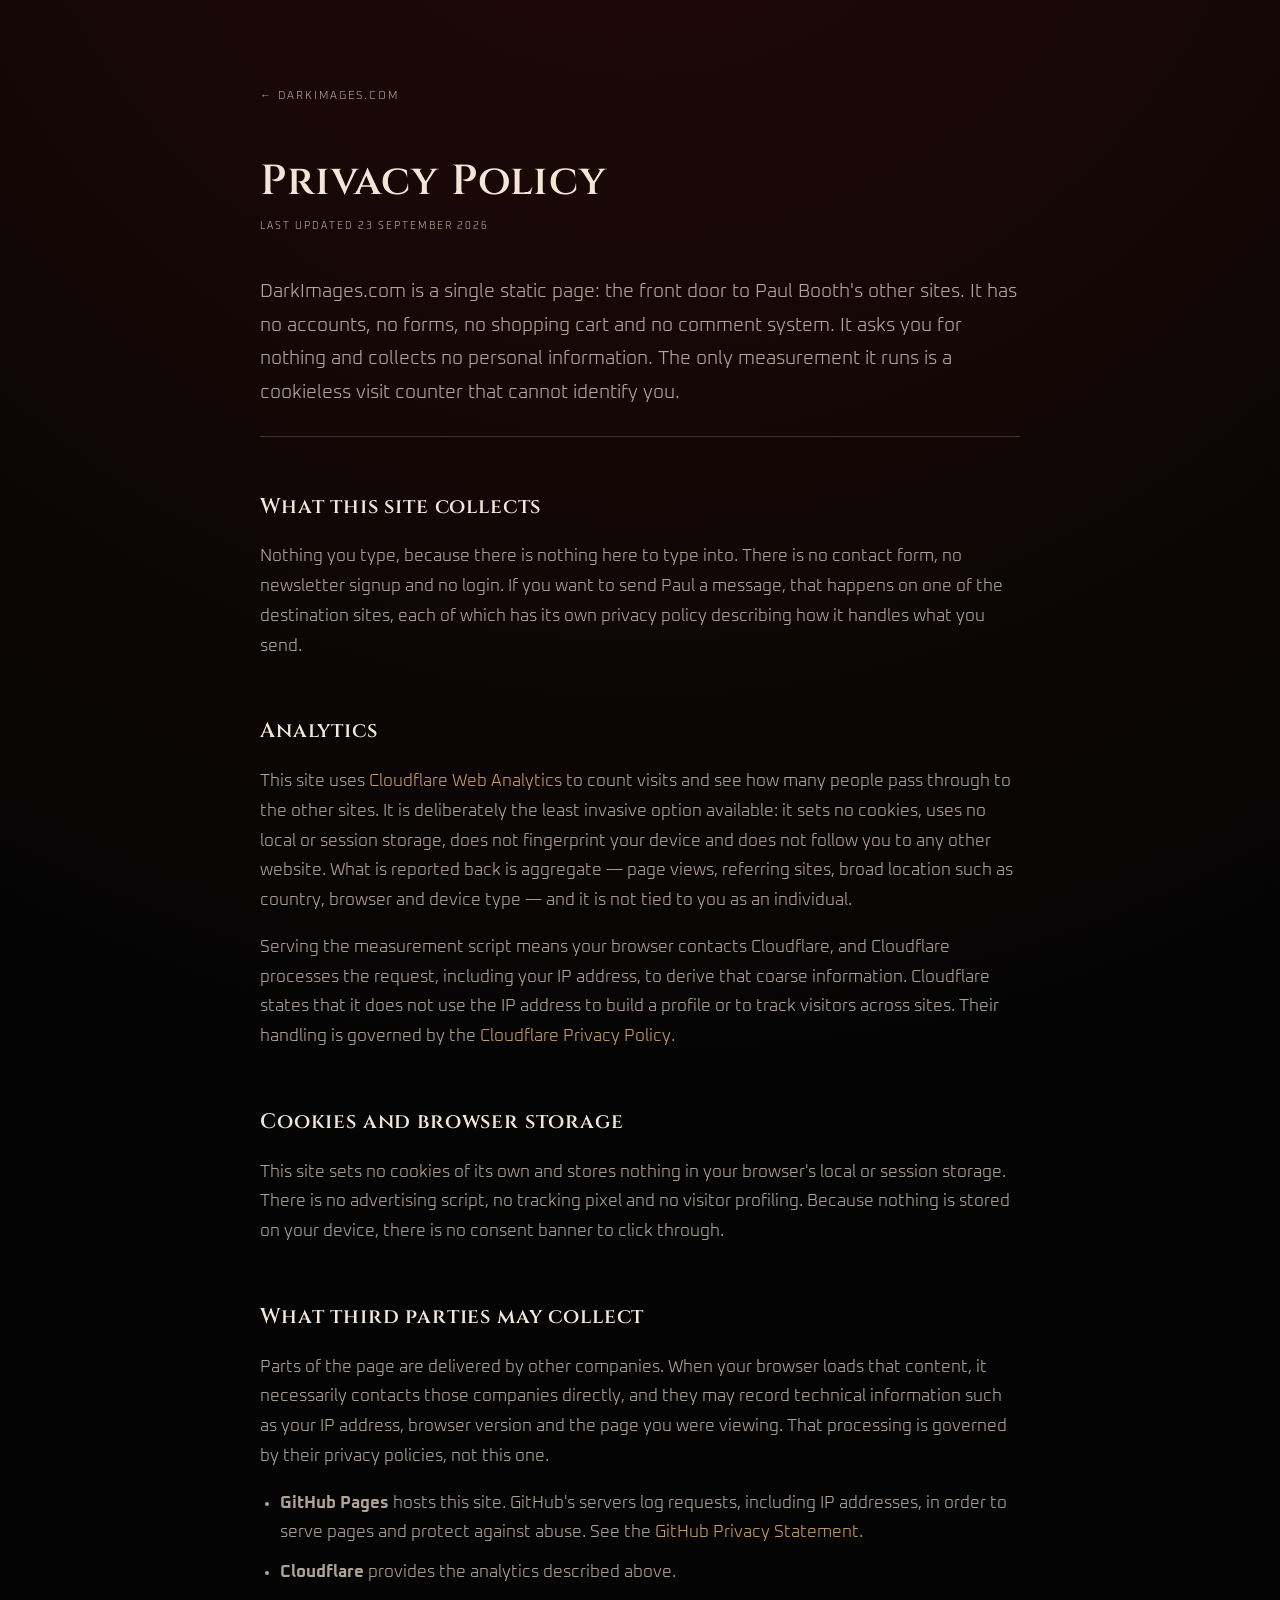
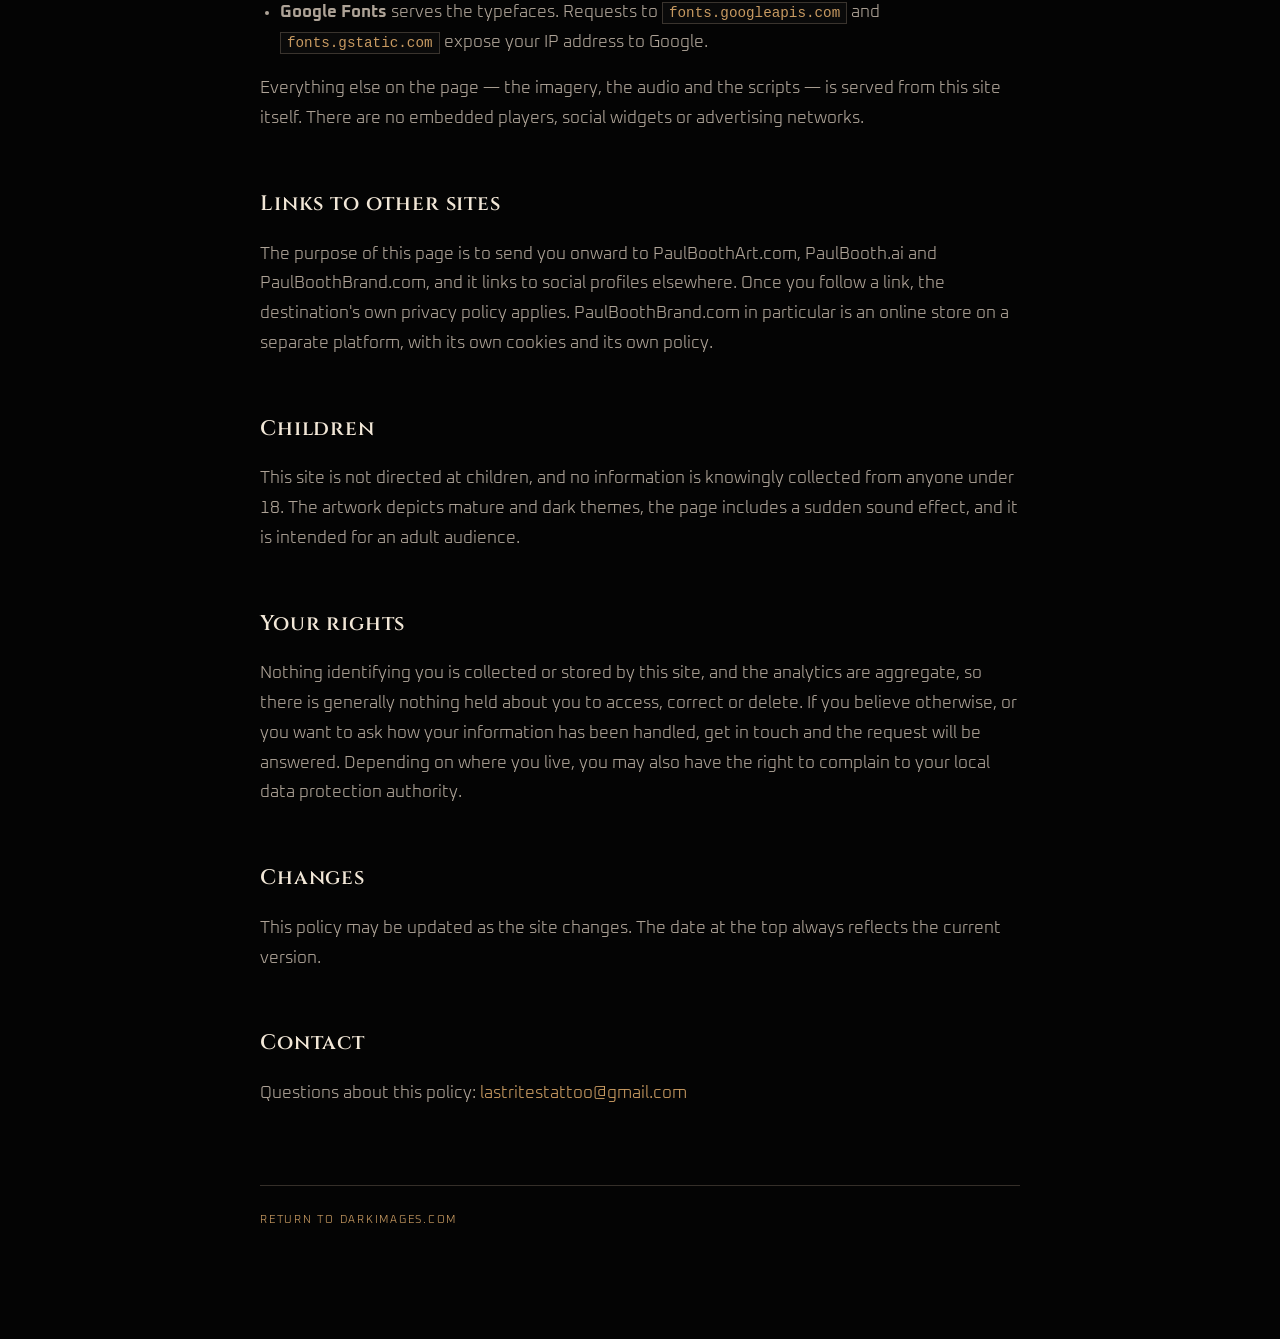
==== privacy/index.html @ 3b0e5485 "Add privacy policy and a legal footer linking to it The site had no privacy policy. It collects noth" ====
<!doctype html>
<html lang="en">
<head>
  <meta charset="UTF-8" />
  <meta name="viewport" content="width=device-width, initial-scale=1.0" />
  <title>Privacy Policy &mdash; DarkImages.com</title>
  <meta name="description" content="How DarkImages.com handles visitor data. The site has no forms, sets no cookies, and uses only cookieless, aggregate analytics." />
  <link rel="canonical" href="https://darkimages.com/privacy/" />
  <meta name="robots" content="index, follow" />
  <meta name="theme-color" content="#050505" />
  <link rel="icon" type="image/png" href="/assets/darkimages-icon-512.png?v=20260809" />
  <link rel="apple-touch-icon" sizes="180x180" href="/assets/apple-touch-icon.png?v=20260809" />

  <link rel="preconnect" href="https://fonts.googleapis.com">
  <link rel="preconnect" href="https://fonts.gstatic.com" crossorigin>
  <link href="https://fonts.googleapis.com/css2?family=Cinzel:wght@500;600;700&family=Oxanium:wght@300;400;500&display=swap" rel="stylesheet">
  <link rel="stylesheet" href="/legal.css?v=20260923" />
</head>
<body>
  <main class="legal">
    <a class="legal-back" href="/">&larr; DarkImages.com</a>

    <h1>Privacy Policy</h1>
    <p class="legal-updated">Last updated 23 September 2026</p>

    <p class="legal-lede">
      DarkImages.com is a single static page: the front door to Paul Booth's
      other sites. It has no accounts, no forms, no shopping cart and no comment
      system. It asks you for nothing and collects no personal information. The
      only measurement it runs is a cookieless visit counter that cannot identify
      you.
    </p>

    <h2>What this site collects</h2>
    <p>
      Nothing you type, because there is nothing here to type into. There is no
      contact form, no newsletter signup and no login. If you want to send Paul a
      message, that happens on one of the destination sites, each of which has
      its own privacy policy describing how it handles what you send.
    </p>

    <h2>Analytics</h2>
    <p>
      This site uses
      <a href="https://www.cloudflare.com/web-analytics/" target="_blank" rel="noopener noreferrer">Cloudflare Web Analytics</a>
      to count visits and see how many people pass through to the other sites. It
      is deliberately the least invasive option available: it sets no cookies,
      uses no local or session storage, does not fingerprint your device and does
      not follow you to any other website. What is reported back is aggregate
      &mdash; page views, referring sites, broad location such as country,
      browser and device type &mdash; and it is not tied to you as an individual.
    </p>
    <p>
      Serving the measurement script means your browser contacts Cloudflare, and
      Cloudflare processes the request, including your IP address, to derive that
      coarse information. Cloudflare states that it does not use the IP address
      to build a profile or to track visitors across sites. Their handling is
      governed by the
      <a href="https://www.cloudflare.com/privacypolicy/" target="_blank" rel="noopener noreferrer">Cloudflare Privacy Policy</a>.
    </p>

    <h2>Cookies and browser storage</h2>
    <p>
      This site sets no cookies of its own and stores nothing in your browser's
      local or session storage. There is no advertising script, no tracking pixel
      and no visitor profiling. Because nothing is stored on your device, there
      is no consent banner to click through.
    </p>

    <h2>What third parties may collect</h2>
    <p>
      Parts of the page are delivered by other companies. When your browser loads
      that content, it necessarily contacts those companies directly, and they
      may record technical information such as your IP address, browser version
      and the page you were viewing. That processing is governed by their privacy
      policies, not this one.
    </p>

    <ul>
      <li>
        <strong>GitHub Pages</strong> hosts this site. GitHub's servers log
        requests, including IP addresses, in order to serve pages and protect
        against abuse. See the
        <a href="https://docs.github.com/site-policy/privacy-policies/github-general-privacy-statement" target="_blank" rel="noopener noreferrer">GitHub Privacy Statement</a>.
      </li>
      <li>
        <strong>Cloudflare</strong> provides the analytics described above.
      </li>
      <li>
        <strong>Google Fonts</strong> serves the typefaces. Requests to
        <code>fonts.googleapis.com</code> and <code>fonts.gstatic.com</code>
        expose your IP address to Google.
      </li>
    </ul>

    <p>
      Everything else on the page &mdash; the imagery, the audio and the scripts
      &mdash; is served from this site itself. There are no embedded players,
      social widgets or advertising networks.
    </p>

    <h2>Links to other sites</h2>
    <p>
      The purpose of this page is to send you onward to PaulBoothArt.com,
      PaulBooth.ai and PaulBoothBrand.com, and it links to social profiles
      elsewhere. Once you follow a link, the destination's own privacy policy
      applies. PaulBoothBrand.com in particular is an online store on a separate
      platform, with its own cookies and its own policy.
    </p>

    <h2>Children</h2>
    <p>
      This site is not directed at children, and no information is knowingly
      collected from anyone under 18. The artwork depicts mature and dark themes,
      the page includes a sudden sound effect, and it is intended for an adult
      audience.
    </p>

    <h2>Your rights</h2>
    <p>
      Nothing identifying you is collected or stored by this site, and the
      analytics are aggregate, so there is generally nothing held about you to
      access, correct or delete. If you believe otherwise, or you want to ask how
      your information has been handled, get in touch and the request will be
      answered. Depending on where you live, you may also have the right to
      complain to your local data protection authority.
    </p>

    <h2>Changes</h2>
    <p>
      This policy may be updated as the site changes. The date at the top always
      reflects the current version.
    </p>

    <h2>Contact</h2>
    <p>
      Questions about this policy:
      <a href="mailto:lastritestattoo@gmail.com?subject=DarkImages.com%20Privacy%20Enquiry">lastritestattoo@gmail.com</a>
    </p>

    <div class="legal-footer">
      <a href="/">Return to DarkImages.com</a>
    </div>
  </main>
</body>
</html>
---- legal.css ----
/* Standalone styling for the Privacy page, rather than reusing styles.css,
   which is 80KB of gateway layout and effects this page has no use for.
   Tokens below mirror the :root variables in styles.css. */

:root {
  --bg: #040404;
  --panel: #0a0a0a;
  --ivory: #f2e7d7;
  --muted: rgba(240, 225, 208, .68);
  --red: #b82519;
  --red-bright: #ff7057;
  --gold: #c89a61;
  --line: rgba(228, 201, 171, .22);
  --font-display: "Cinzel", Georgia, serif;
  --font-body: "Oxanium", Arial, sans-serif;
  --font-tech: "Oxanium", Arial, sans-serif;
}

* { box-sizing: border-box; }

body {
  margin: 0;
  background:
    radial-gradient(circle at 50% -10%, rgba(184, 37, 25, .18), transparent 42%),
    var(--bg);
  color: var(--ivory);
  font-family: var(--font-body);
  font-weight: 300;
  font-size: 17px;
  line-height: 1.75;
  -webkit-font-smoothing: antialiased;
}

a { color: var(--gold); text-decoration: none; }
a:hover, a:focus-visible { color: var(--ivory); text-decoration: underline; }

.legal {
  width: min(760px, calc(100% - 44px));
  margin-inline: auto;
  padding: clamp(38px, 7vw, 80px) 0 clamp(56px, 9vw, 110px);
}

.legal-back {
  display: inline-block;
  margin-bottom: clamp(28px, 5vw, 52px);
  font-size: 11px;
  letter-spacing: .18em;
  text-transform: uppercase;
  color: var(--muted);
}

.legal-back:hover { color: var(--gold); text-decoration: none; }

.legal h1 {
  margin: 0 0 10px;
  font-family: var(--font-display);
  font-weight: 600;
  font-size: clamp(26px, 4.2vw, 42px);
  line-height: 1.2;
  letter-spacing: .02em;
}

.legal-updated {
  margin: 0 0 clamp(26px, 4vw, 40px);
  font-size: 10px;
  letter-spacing: .2em;
  text-transform: uppercase;
  color: var(--muted);
}

.legal-lede {
  padding-bottom: 26px;
  border-bottom: 1px solid var(--line);
  color: #ddd0bd;
  font-size: clamp(17px, 1.5vw, 20px);
}

.legal h2 {
  margin: clamp(34px, 5vw, 52px) 0 12px;
  font-family: var(--font-display);
  font-weight: 600;
  font-size: clamp(16px, 1.9vw, 21px);
  letter-spacing: .04em;
  color: var(--ivory);
}

.legal p, .legal li { color: rgba(240, 225, 208, .72); }
.legal ul { padding-left: 20px; }
.legal li { margin-bottom: 10px; }

.legal code {
  padding: 2px 6px;
  border: 1px solid var(--line);
  background: var(--panel);
  font-size: .84em;
  color: var(--gold);
  word-break: break-word;
}

.legal-footer {
  margin-top: clamp(46px, 7vw, 76px);
  padding-top: 24px;
  border-top: 1px solid var(--line);
  font-size: 11px;
  letter-spacing: .16em;
  text-transform: uppercase;
  color: var(--muted);
}
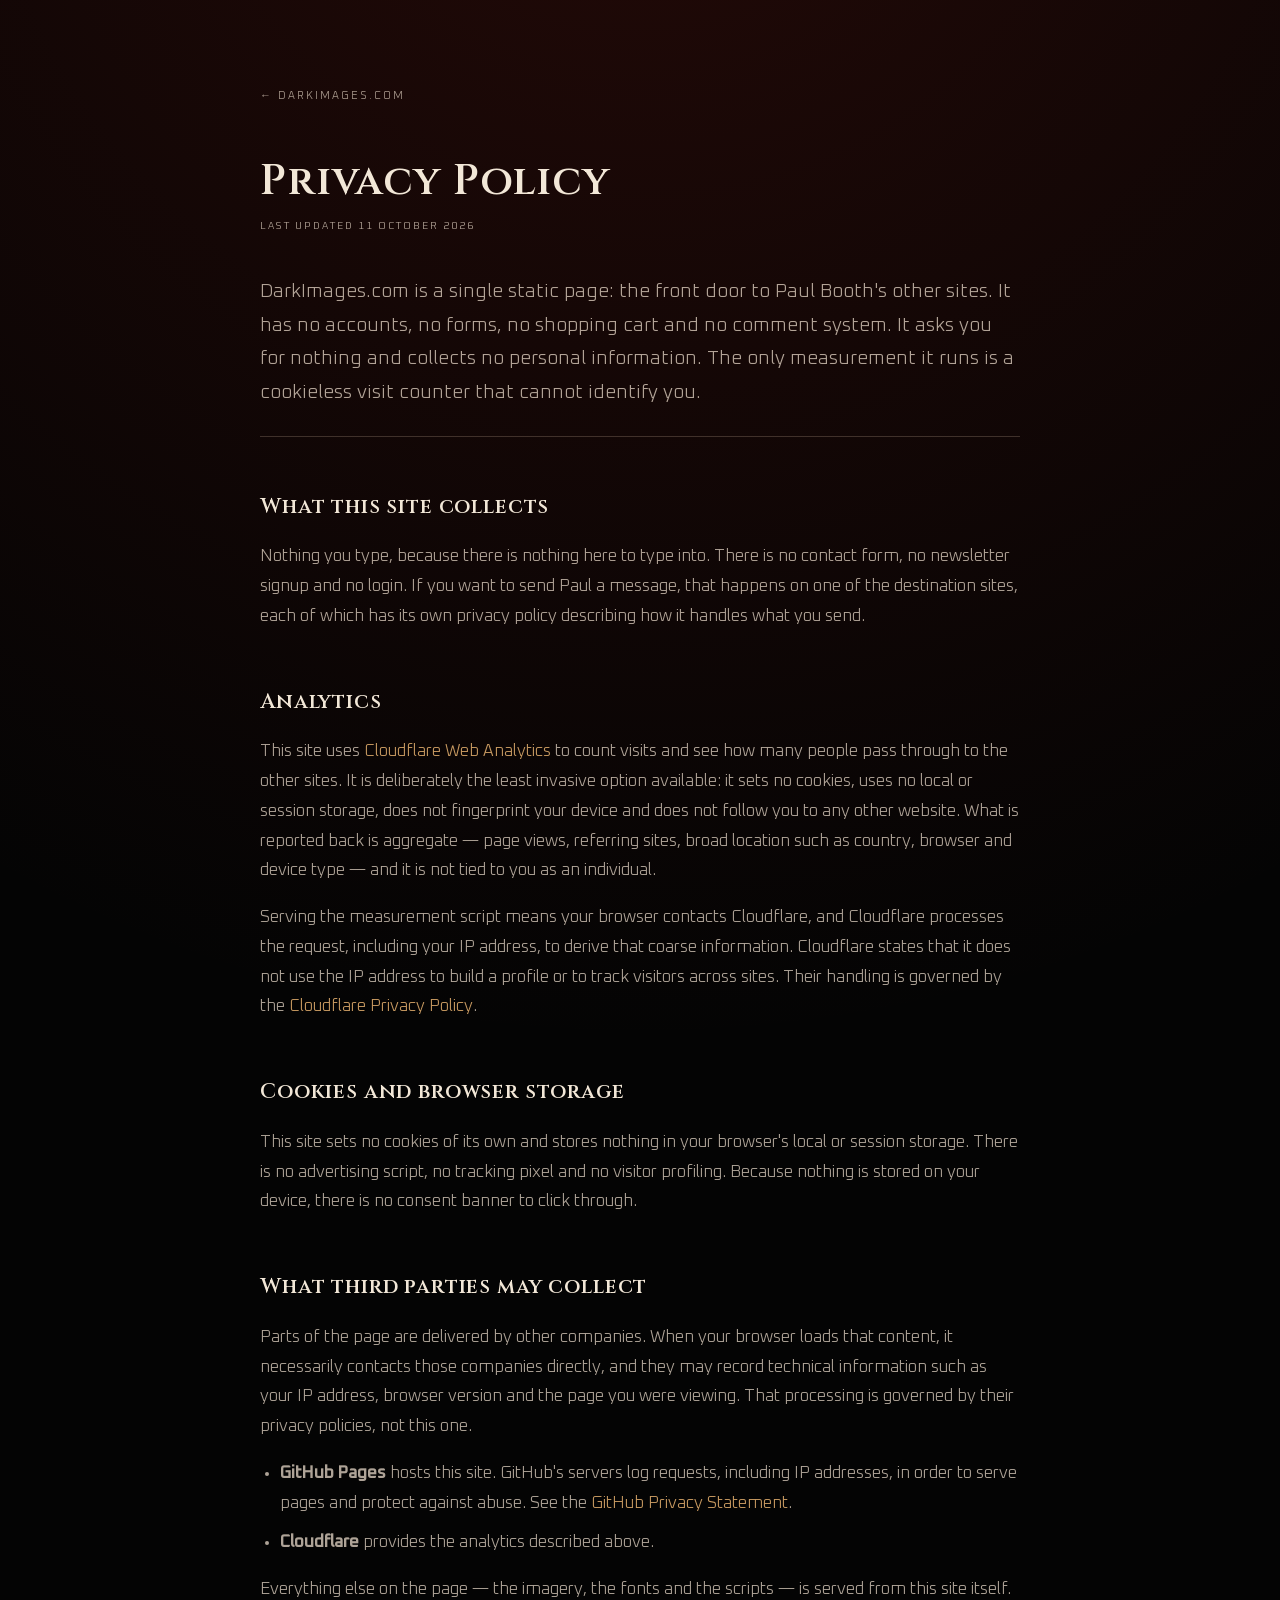
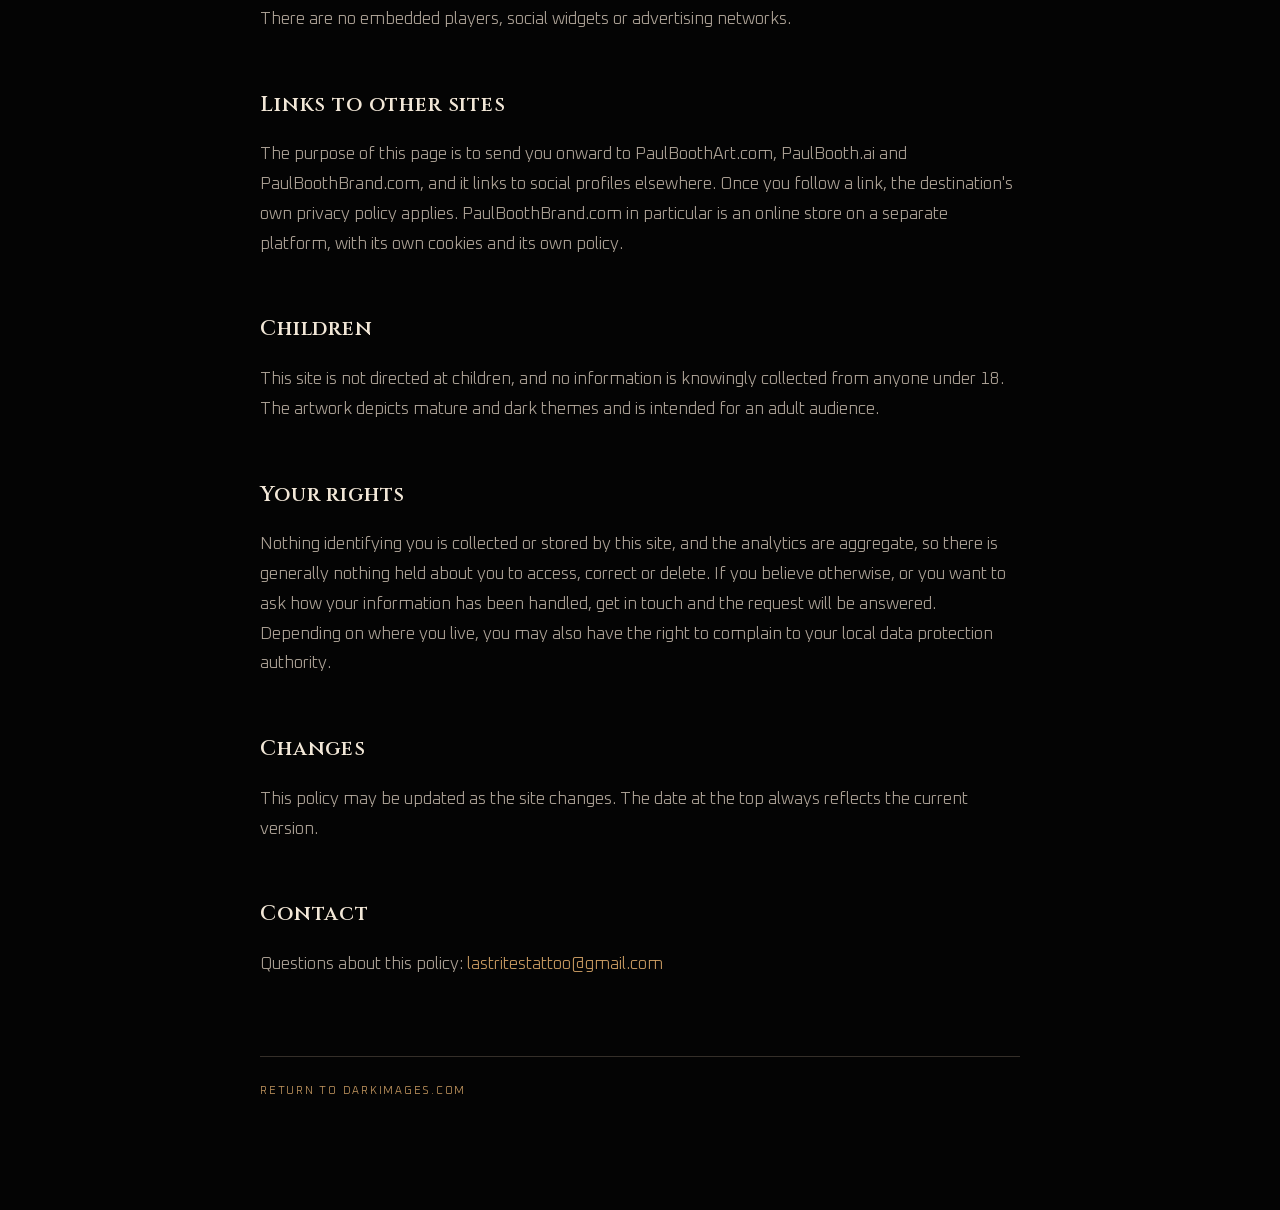
==== commit bf0fb9c8: "Speed up darkimages: right-sized witches, self-hosted fonts, no sound - Serve the witches at 1100/16" ====
--- a/privacy/index.html
+++ b/privacy/index.html
@@ -8,12 +8,10 @@
   <link rel="canonical" href="https://darkimages.com/privacy/" />
   <meta name="robots" content="index, follow" />
   <meta name="theme-color" content="#050505" />
-  <link rel="icon" type="image/png" href="/assets/darkimages-icon-512.png?v=20260809" />
+  <link rel="icon" type="image/png" href="/assets/darkimages-icon-32.png?v=20261011" />
   <link rel="apple-touch-icon" sizes="180x180" href="/assets/apple-touch-icon.png?v=20260809" />
 
-  <link rel="preconnect" href="https://fonts.googleapis.com">
-  <link rel="preconnect" href="https://fonts.gstatic.com" crossorigin>
-  <link href="https://fonts.googleapis.com/css2?family=Cinzel:wght@500;600;700&family=Oxanium:wght@300;400;500&display=swap" rel="stylesheet">
+  <link rel="stylesheet" href="/fonts.css?v=20261011" />
   <link rel="stylesheet" href="/legal.css?v=20260923" />
 </head>
 <body>
@@ -21,7 +19,7 @@
     <a class="legal-back" href="/">&larr; DarkImages.com</a>
 
     <h1>Privacy Policy</h1>
-    <p class="legal-updated">Last updated 23 September 2026</p>
+    <p class="legal-updated">Last updated 11 October 2026</p>
 
     <p class="legal-lede">
       DarkImages.com is a single static page: the front door to Paul Booth's
@@ -86,15 +84,10 @@
       <li>
         <strong>Cloudflare</strong> provides the analytics described above.
       </li>
-      <li>
-        <strong>Google Fonts</strong> serves the typefaces. Requests to
-        <code>fonts.googleapis.com</code> and <code>fonts.gstatic.com</code>
-        expose your IP address to Google.
-      </li>
     </ul>
 
     <p>
-      Everything else on the page &mdash; the imagery, the audio and the scripts
+      Everything else on the page &mdash; the imagery, the fonts and the scripts
       &mdash; is served from this site itself. There are no embedded players,
       social widgets or advertising networks.
     </p>
@@ -111,9 +104,8 @@
     <h2>Children</h2>
     <p>
       This site is not directed at children, and no information is knowingly
-      collected from anyone under 18. The artwork depicts mature and dark themes,
-      the page includes a sudden sound effect, and it is intended for an adult
-      audience.
+      collected from anyone under 18. The artwork depicts mature and dark themes
+      and is intended for an adult audience.
     </p>
 
     <h2>Your rights</h2>
@@ -142,5 +134,9 @@
       <a href="/">Return to DarkImages.com</a>
     </div>
   </main>
+
+  <!-- Cloudflare Web Analytics -->
+  <script type="module" src="https://static.cloudflareinsights.com/beacon.min.js" data-cf-beacon='{"token": "63b26f92c9b5404fa06e555ee1a7e6bc"}'></script>
+  <!-- End Cloudflare Web Analytics -->
 </body>
 </html>
--- a/fonts.css
+++ b/fonts.css
@@ -0,0 +1,129 @@
+/* Self-hosted Google Fonts (Cinzel, Michroma, Oxanium; SIL Open Font License,
+   see assets/fonts/OFL-*.txt). Generated from the Google Fonts CSS so the
+   page doesn't wait on a second server before rendering text. */
+/* latin-ext */
+@font-face {
+  font-family: 'Cinzel';
+  font-style: normal;
+  font-weight: 500;
+  font-display: swap;
+  src: url(assets/fonts/cinzel-latin-ext.woff2) format('woff2');
+  unicode-range: U+0100-02BA, U+02BD-02C5, U+02C7-02CC, U+02CE-02D7, U+02DD-02FF, U+0304, U+0308, U+0329, U+1D00-1DBF, U+1E00-1E9F, U+1EF2-1EFF, U+2020, U+20A0-20AB, U+20AD-20C4, U+2113, U+2C60-2C7F, U+A720-A7FF;
+}
+/* latin */
+@font-face {
+  font-family: 'Cinzel';
+  font-style: normal;
+  font-weight: 500;
+  font-display: swap;
+  src: url(assets/fonts/cinzel-latin.woff2) format('woff2');
+  unicode-range: U+0000-00FF, U+0131, U+0152-0153, U+02BB-02BC, U+02C6, U+02DA, U+02DC, U+0304, U+0308, U+0329, U+2000-206F, U+20AC, U+2122, U+2191, U+2193, U+2212, U+2215, U+FEFF, U+FFFD;
+}
+/* latin-ext */
+@font-face {
+  font-family: 'Cinzel';
+  font-style: normal;
+  font-weight: 600;
+  font-display: swap;
+  src: url(assets/fonts/cinzel-latin-ext.woff2) format('woff2');
+  unicode-range: U+0100-02BA, U+02BD-02C5, U+02C7-02CC, U+02CE-02D7, U+02DD-02FF, U+0304, U+0308, U+0329, U+1D00-1DBF, U+1E00-1E9F, U+1EF2-1EFF, U+2020, U+20A0-20AB, U+20AD-20C4, U+2113, U+2C60-2C7F, U+A720-A7FF;
+}
+/* latin */
+@font-face {
+  font-family: 'Cinzel';
+  font-style: normal;
+  font-weight: 600;
+  font-display: swap;
+  src: url(assets/fonts/cinzel-latin.woff2) format('woff2');
+  unicode-range: U+0000-00FF, U+0131, U+0152-0153, U+02BB-02BC, U+02C6, U+02DA, U+02DC, U+0304, U+0308, U+0329, U+2000-206F, U+20AC, U+2122, U+2191, U+2193, U+2212, U+2215, U+FEFF, U+FFFD;
+}
+/* latin-ext */
+@font-face {
+  font-family: 'Cinzel';
+  font-style: normal;
+  font-weight: 700;
+  font-display: swap;
+  src: url(assets/fonts/cinzel-latin-ext.woff2) format('woff2');
+  unicode-range: U+0100-02BA, U+02BD-02C5, U+02C7-02CC, U+02CE-02D7, U+02DD-02FF, U+0304, U+0308, U+0329, U+1D00-1DBF, U+1E00-1E9F, U+1EF2-1EFF, U+2020, U+20A0-20AB, U+20AD-20C4, U+2113, U+2C60-2C7F, U+A720-A7FF;
+}
+/* latin */
+@font-face {
+  font-family: 'Cinzel';
+  font-style: normal;
+  font-weight: 700;
+  font-display: swap;
+  src: url(assets/fonts/cinzel-latin.woff2) format('woff2');
+  unicode-range: U+0000-00FF, U+0131, U+0152-0153, U+02BB-02BC, U+02C6, U+02DA, U+02DC, U+0304, U+0308, U+0329, U+2000-206F, U+20AC, U+2122, U+2191, U+2193, U+2212, U+2215, U+FEFF, U+FFFD;
+}
+/* latin-ext */
+@font-face {
+  font-family: 'Michroma';
+  font-style: normal;
+  font-weight: 400;
+  font-display: swap;
+  src: url(assets/fonts/michroma-latin-ext.woff2) format('woff2');
+  unicode-range: U+0100-02BA, U+02BD-02C5, U+02C7-02CC, U+02CE-02D7, U+02DD-02FF, U+0304, U+0308, U+0329, U+1D00-1DBF, U+1E00-1E9F, U+1EF2-1EFF, U+2020, U+20A0-20AB, U+20AD-20C4, U+2113, U+2C60-2C7F, U+A720-A7FF;
+}
+/* latin */
+@font-face {
+  font-family: 'Michroma';
+  font-style: normal;
+  font-weight: 400;
+  font-display: swap;
+  src: url(assets/fonts/michroma-latin.woff2) format('woff2');
+  unicode-range: U+0000-00FF, U+0131, U+0152-0153, U+02BB-02BC, U+02C6, U+02DA, U+02DC, U+0304, U+0308, U+0329, U+2000-206F, U+20AC, U+2122, U+2191, U+2193, U+2212, U+2215, U+FEFF, U+FFFD;
+}
+/* latin-ext */
+@font-face {
+  font-family: 'Oxanium';
+  font-style: normal;
+  font-weight: 300;
+  font-display: swap;
+  src: url(assets/fonts/oxanium-latin-ext.woff2) format('woff2');
+  unicode-range: U+0100-02BA, U+02BD-02C5, U+02C7-02CC, U+02CE-02D7, U+02DD-02FF, U+0304, U+0308, U+0329, U+1D00-1DBF, U+1E00-1E9F, U+1EF2-1EFF, U+2020, U+20A0-20AB, U+20AD-20C4, U+2113, U+2C60-2C7F, U+A720-A7FF;
+}
+/* latin */
+@font-face {
+  font-family: 'Oxanium';
+  font-style: normal;
+  font-weight: 300;
+  font-display: swap;
+  src: url(assets/fonts/oxanium-latin.woff2) format('woff2');
+  unicode-range: U+0000-00FF, U+0131, U+0152-0153, U+02BB-02BC, U+02C6, U+02DA, U+02DC, U+0304, U+0308, U+0329, U+2000-206F, U+20AC, U+2122, U+2191, U+2193, U+2212, U+2215, U+FEFF, U+FFFD;
+}
+/* latin-ext */
+@font-face {
+  font-family: 'Oxanium';
+  font-style: normal;
+  font-weight: 400;
+  font-display: swap;
+  src: url(assets/fonts/oxanium-latin-ext.woff2) format('woff2');
+  unicode-range: U+0100-02BA, U+02BD-02C5, U+02C7-02CC, U+02CE-02D7, U+02DD-02FF, U+0304, U+0308, U+0329, U+1D00-1DBF, U+1E00-1E9F, U+1EF2-1EFF, U+2020, U+20A0-20AB, U+20AD-20C4, U+2113, U+2C60-2C7F, U+A720-A7FF;
+}
+/* latin */
+@font-face {
+  font-family: 'Oxanium';
+  font-style: normal;
+  font-weight: 400;
+  font-display: swap;
+  src: url(assets/fonts/oxanium-latin.woff2) format('woff2');
+  unicode-range: U+0000-00FF, U+0131, U+0152-0153, U+02BB-02BC, U+02C6, U+02DA, U+02DC, U+0304, U+0308, U+0329, U+2000-206F, U+20AC, U+2122, U+2191, U+2193, U+2212, U+2215, U+FEFF, U+FFFD;
+}
+/* latin-ext */
+@font-face {
+  font-family: 'Oxanium';
+  font-style: normal;
+  font-weight: 500;
+  font-display: swap;
+  src: url(assets/fonts/oxanium-latin-ext.woff2) format('woff2');
+  unicode-range: U+0100-02BA, U+02BD-02C5, U+02C7-02CC, U+02CE-02D7, U+02DD-02FF, U+0304, U+0308, U+0329, U+1D00-1DBF, U+1E00-1E9F, U+1EF2-1EFF, U+2020, U+20A0-20AB, U+20AD-20C4, U+2113, U+2C60-2C7F, U+A720-A7FF;
+}
+/* latin */
+@font-face {
+  font-family: 'Oxanium';
+  font-style: normal;
+  font-weight: 500;
+  font-display: swap;
+  src: url(assets/fonts/oxanium-latin.woff2) format('woff2');
+  unicode-range: U+0000-00FF, U+0131, U+0152-0153, U+02BB-02BC, U+02C6, U+02DA, U+02DC, U+0304, U+0308, U+0329, U+2000-206F, U+20AC, U+2122, U+2191, U+2193, U+2212, U+2215, U+FEFF, U+FFFD;
+}
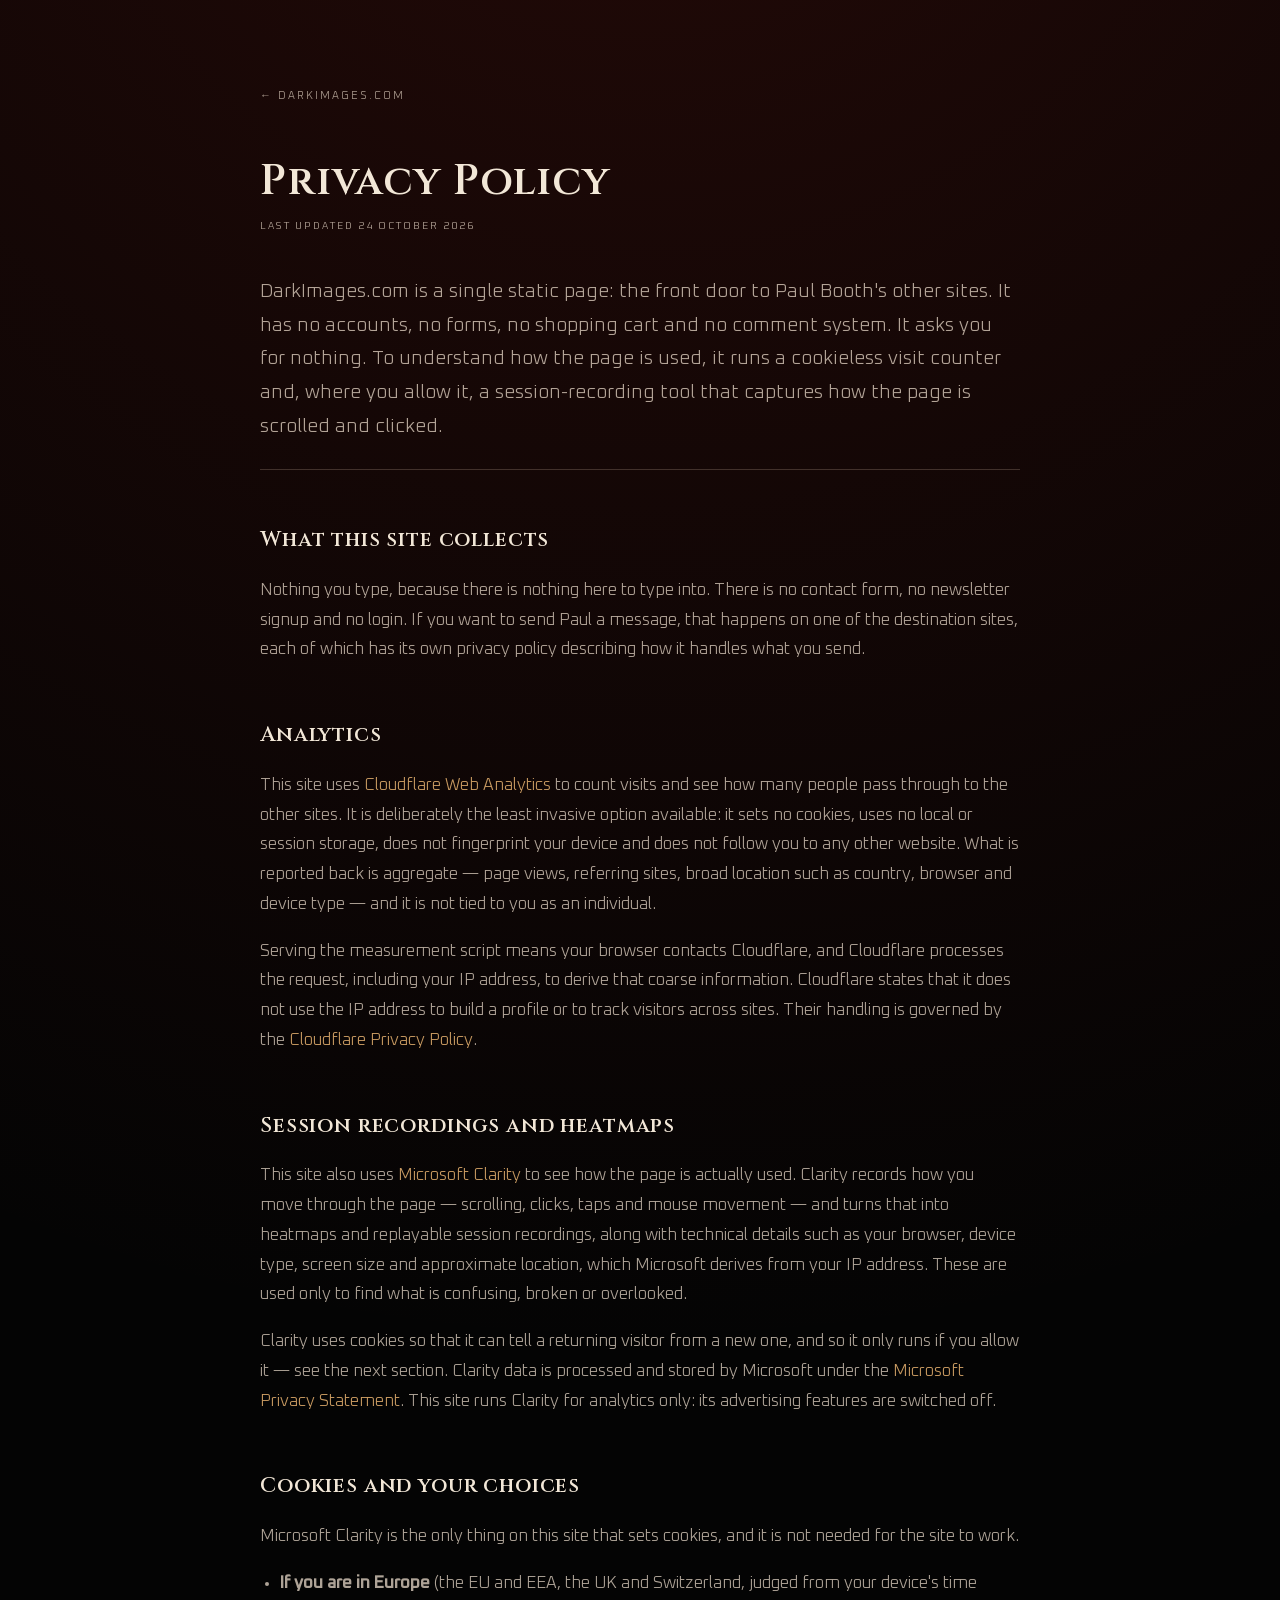
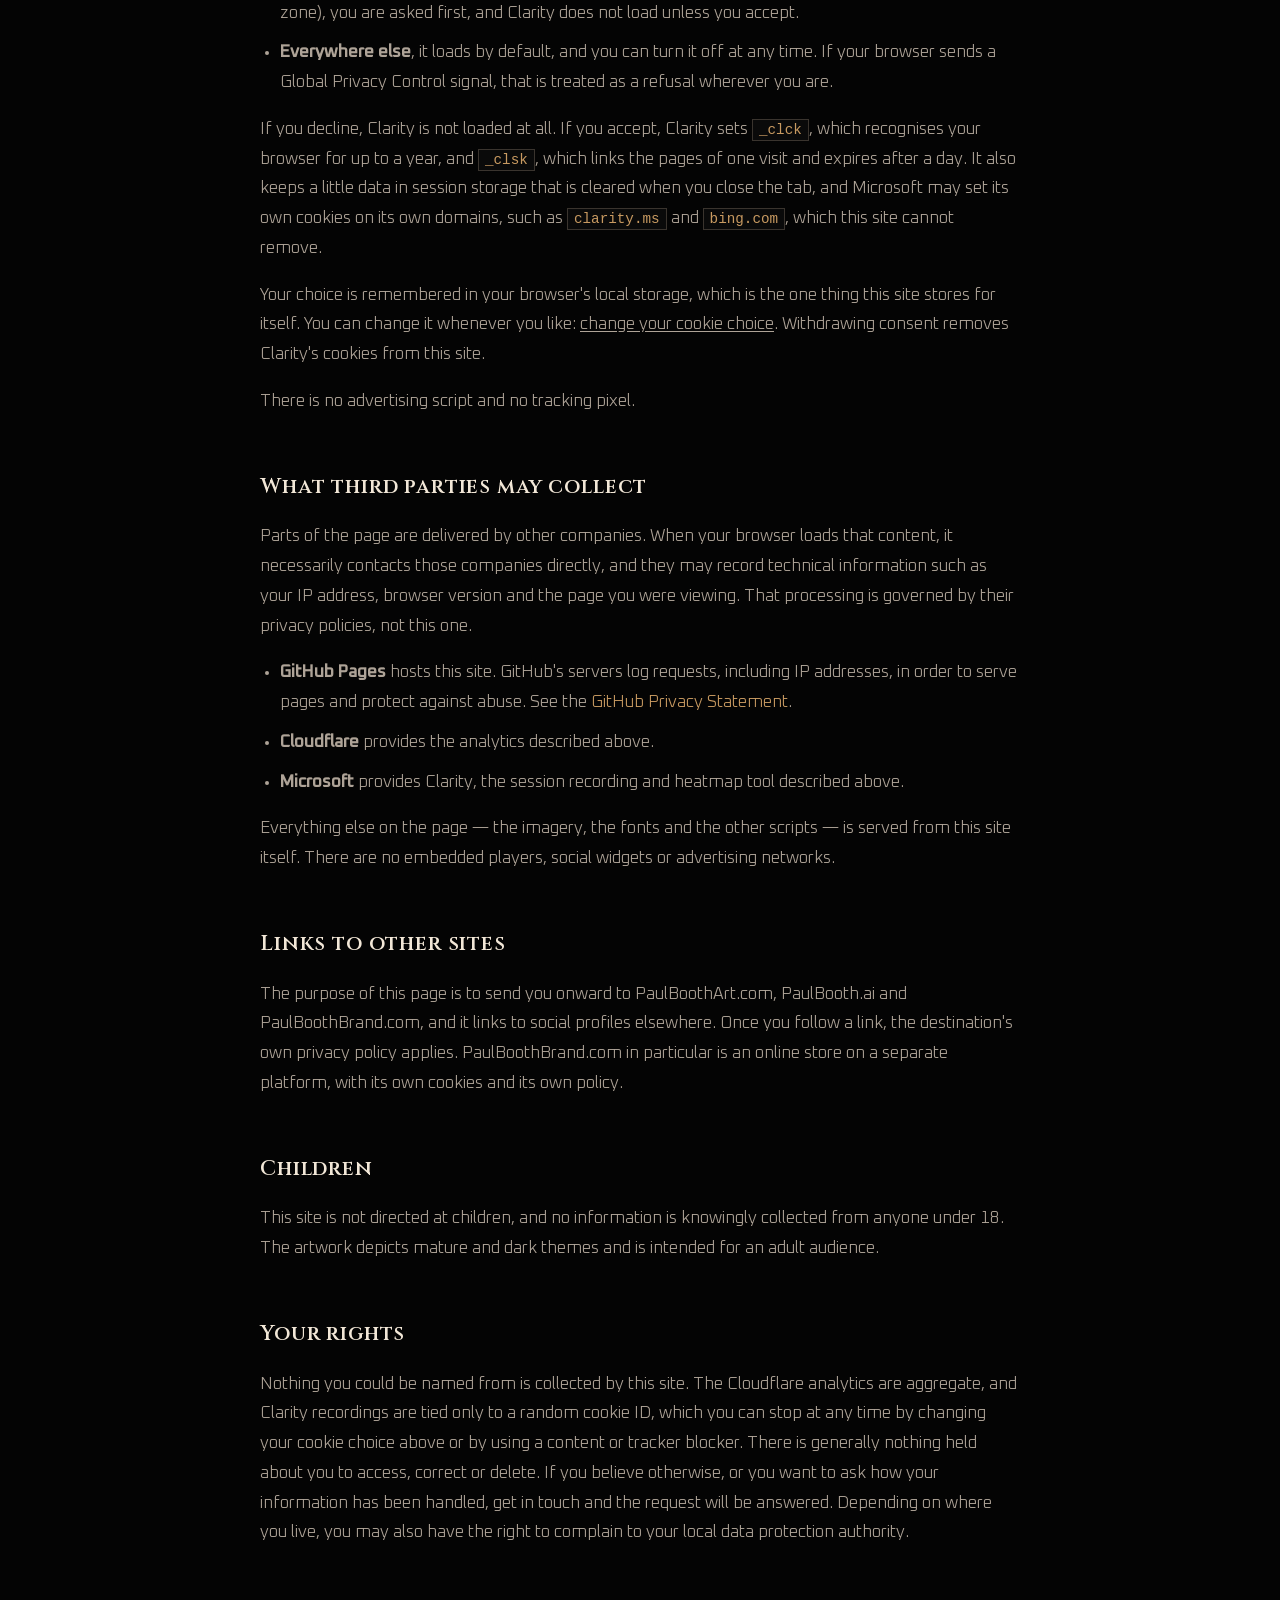
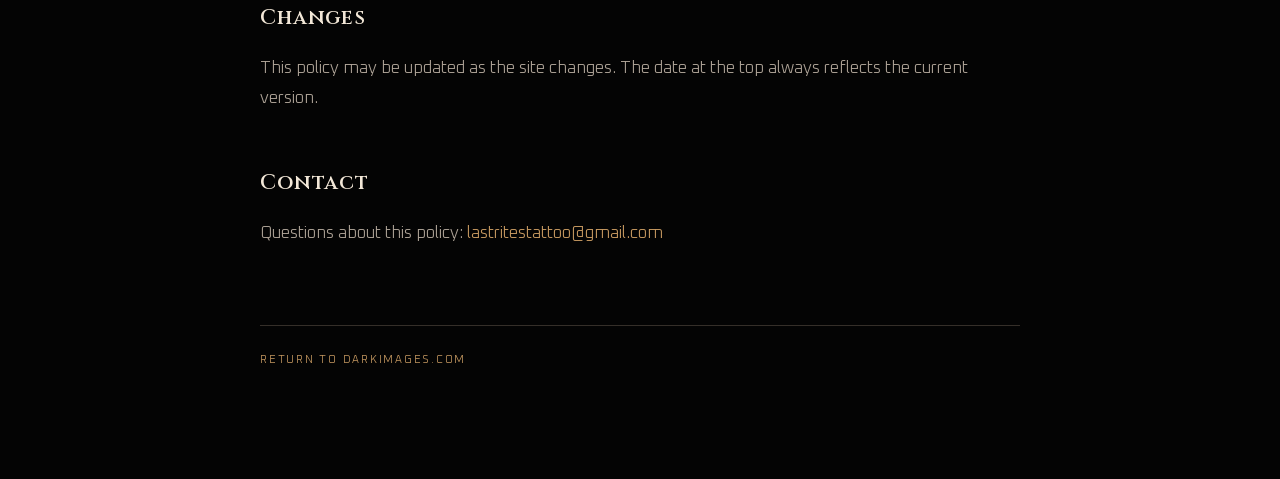
==== commit 47d7320a: "Add Microsoft Clarity behind a cookie consent banner Clarity (session recordings and heatmaps) sets " ====
--- a/privacy/index.html
+++ b/privacy/index.html
@@ -4,7 +4,7 @@
   <meta charset="UTF-8" />
   <meta name="viewport" content="width=device-width, initial-scale=1.0" />
   <title>Privacy Policy &mdash; DarkImages.com</title>
-  <meta name="description" content="How DarkImages.com handles visitor data. The site has no forms, sets no cookies, and uses only cookieless, aggregate analytics." />
+  <meta name="description" content="How DarkImages.com handles visitor data. The site has no forms, uses cookieless aggregate analytics, and runs Microsoft Clarity session recordings only with your consent where the law requires it." />
   <link rel="canonical" href="https://darkimages.com/privacy/" />
   <meta name="robots" content="index, follow" />
   <meta name="theme-color" content="#050505" />
@@ -13,20 +13,21 @@
 
   <link rel="stylesheet" href="/fonts.css?v=20261011" />
   <link rel="stylesheet" href="/legal.css?v=20260923" />
+  <link rel="stylesheet" href="/consent.css?v=20261024" />
 </head>
 <body>
   <main class="legal">
     <a class="legal-back" href="/">&larr; DarkImages.com</a>
 
     <h1>Privacy Policy</h1>
-    <p class="legal-updated">Last updated 11 October 2026</p>
+    <p class="legal-updated">Last updated 24 October 2026</p>
 
     <p class="legal-lede">
       DarkImages.com is a single static page: the front door to Paul Booth's
       other sites. It has no accounts, no forms, no shopping cart and no comment
-      system. It asks you for nothing and collects no personal information. The
-      only measurement it runs is a cookieless visit counter that cannot identify
-      you.
+      system. It asks you for nothing. To understand how the page is used, it
+      runs a cookieless visit counter and, where you allow it, a
+      session-recording tool that captures how the page is scrolled and clicked.
     </p>
 
     <h2>What this site collects</h2>
@@ -57,12 +58,60 @@
       <a href="https://www.cloudflare.com/privacypolicy/" target="_blank" rel="noopener noreferrer">Cloudflare Privacy Policy</a>.
     </p>
 
-    <h2>Cookies and browser storage</h2>
-    <p>
-      This site sets no cookies of its own and stores nothing in your browser's
-      local or session storage. There is no advertising script, no tracking pixel
-      and no visitor profiling. Because nothing is stored on your device, there
-      is no consent banner to click through.
+    <h2>Session recordings and heatmaps</h2>
+    <p>
+      This site also uses
+      <a href="https://clarity.microsoft.com/" target="_blank" rel="noopener noreferrer">Microsoft Clarity</a>
+      to see how the page is actually used. Clarity records how you move
+      through the page &mdash; scrolling, clicks, taps and mouse movement &mdash;
+      and turns that into heatmaps and replayable session recordings, along
+      with technical details such as your browser, device type, screen size
+      and approximate location, which Microsoft derives from your IP address.
+      These are used only to find what is confusing, broken or overlooked.
+    </p>
+    <p>
+      Clarity uses cookies so that it can tell a returning visitor from a new
+      one, and so it only runs if you allow it &mdash; see the next section.
+      Clarity data is processed and stored by Microsoft under the
+      <a href="https://privacy.microsoft.com/privacystatement" target="_blank" rel="noopener noreferrer">Microsoft Privacy Statement</a>.
+      This site runs Clarity for analytics only: its advertising features are
+      switched off.
+    </p>
+
+    <h2 id="cookies">Cookies and your choices</h2>
+    <p>
+      Microsoft Clarity is the only thing on this site that sets cookies, and it
+      is not needed for the site to work.
+    </p>
+    <ul>
+      <li>
+        <strong>If you are in Europe</strong> (the EU and EEA, the UK and
+        Switzerland, judged from your device's time zone), you are asked first,
+        and Clarity does not load unless you accept.
+      </li>
+      <li>
+        <strong>Everywhere else</strong>, it loads by default, and you can turn
+        it off at any time. If your browser sends a Global Privacy Control
+        signal, that is treated as a refusal wherever you are.
+      </li>
+    </ul>
+    <p>
+      If you decline, Clarity is not loaded at all. If you accept, Clarity sets
+      <code>_clck</code>, which recognises your browser for up to a year, and
+      <code>_clsk</code>, which links the pages of one visit and expires after a
+      day. It also keeps a little data in session storage that is cleared when
+      you close the tab, and Microsoft may set its own cookies on its own
+      domains, such as <code>clarity.ms</code> and <code>bing.com</code>, which
+      this site cannot remove.
+    </p>
+    <p>
+      Your choice is remembered in your browser's local storage, which is the
+      one thing this site stores for itself. You can change it whenever you
+      like: <button type="button" data-consent-open>change your cookie choice</button>.
+      Withdrawing consent removes Clarity's cookies from this site.
+    </p>
+    <p>
+      There is no advertising script and no tracking pixel.
     </p>
 
     <h2>What third parties may collect</h2>
@@ -84,11 +133,15 @@
       <li>
         <strong>Cloudflare</strong> provides the analytics described above.
       </li>
+      <li>
+        <strong>Microsoft</strong> provides Clarity, the session recording and
+        heatmap tool described above.
+      </li>
     </ul>
 
     <p>
-      Everything else on the page &mdash; the imagery, the fonts and the scripts
-      &mdash; is served from this site itself. There are no embedded players,
+      Everything else on the page &mdash; the imagery, the fonts and the other
+      scripts &mdash; is served from this site itself. There are no embedded players,
       social widgets or advertising networks.
     </p>
 
@@ -110,9 +163,11 @@
 
     <h2>Your rights</h2>
     <p>
-      Nothing identifying you is collected or stored by this site, and the
-      analytics are aggregate, so there is generally nothing held about you to
-      access, correct or delete. If you believe otherwise, or you want to ask how
+      Nothing you could be named from is collected by this site. The Cloudflare
+      analytics are aggregate, and Clarity recordings are tied only to a random
+      cookie ID, which you can stop at any time by changing your cookie choice
+      above or by using a content or tracker blocker. There is generally nothing
+      held about you to access, correct or delete. If you believe otherwise, or you want to ask how
       your information has been handled, get in touch and the request will be
       answered. Depending on where you live, you may also have the right to
       complain to your local data protection authority.
@@ -138,5 +193,8 @@
   <!-- Cloudflare Web Analytics -->
   <script type="module" src="https://static.cloudflareinsights.com/beacon.min.js" data-cf-beacon='{"token": "63b26f92c9b5404fa06e555ee1a7e6bc"}'></script>
   <!-- End Cloudflare Web Analytics -->
+
+  <!-- Cookie consent; loads Microsoft Clarity only once allowed -->
+  <script src="/consent.js?v=20261024" defer></script>
 </body>
 </html>
--- a/consent.css
+++ b/consent.css
@@ -0,0 +1,95 @@
+/* Cookie consent banner. Self-contained so it works on every page,
+   including /privacy/, which doesn't load styles.css.
+   Colours mirror the tokens in styles.css. */
+.consent-banner {
+  --consent-bg: rgba(4, 4, 4, .97);
+  --consent-text: #f2e7d7;
+  --consent-muted: rgba(240, 225, 208, .68);
+  --consent-line: rgba(184, 37, 25, .6);
+  position: fixed;
+  left: 16px;
+  right: 16px;
+  bottom: 16px;
+  z-index: 1000;
+  max-width: 760px;
+  margin: 0 auto;
+  padding: 18px 20px;
+  display: flex;
+  align-items: center;
+  gap: 18px;
+  border: 1px solid var(--consent-line);
+  background: var(--consent-bg);
+  color: var(--consent-text);
+  box-shadow: 0 18px 60px rgba(0, 0, 0, .7);
+  font-family: Oxanium, Arial, sans-serif;
+}
+
+.consent-text {
+  margin: 0;
+  flex: 1;
+  font-size: 15px;
+  line-height: 1.5;
+  color: var(--consent-muted);
+}
+
+.consent-text a {
+  color: var(--consent-text);
+  text-decoration: underline;
+  text-underline-offset: 3px;
+}
+
+.consent-actions {
+  display: flex;
+  gap: 8px;
+  flex-shrink: 0;
+}
+
+.consent-button {
+  border: 1px solid rgba(184, 37, 25, .75);
+  background: rgba(10, 10, 10, .6);
+  color: #f2e7d7;
+  padding: 12px 18px;
+  min-width: 104px;
+  font-family: Oxanium, sans-serif;
+  font-size: 11px;
+  letter-spacing: .14em;
+  text-transform: uppercase;
+  cursor: pointer;
+  transition: background .2s;
+}
+
+.consent-button:hover,
+.consent-button:focus-visible {
+  background: rgba(184, 37, 25, .3);
+}
+
+.consent-button:focus-visible {
+  outline: 1px solid #f2e7d7;
+  outline-offset: 2px;
+}
+
+@media (max-width: 640px) {
+  .consent-banner {
+    flex-direction: column;
+    align-items: stretch;
+    gap: 14px;
+  }
+
+  .consent-actions .consent-button {
+    flex: 1;
+  }
+}
+
+/* Footer and policy triggers render as links. */
+button[data-consent-open] {
+  border: 0;
+  padding: 0;
+  background: none;
+  color: inherit;
+  font: inherit;
+  letter-spacing: inherit;
+  text-transform: inherit;
+  text-decoration: underline;
+  text-underline-offset: 2px;
+  cursor: pointer;
+}
